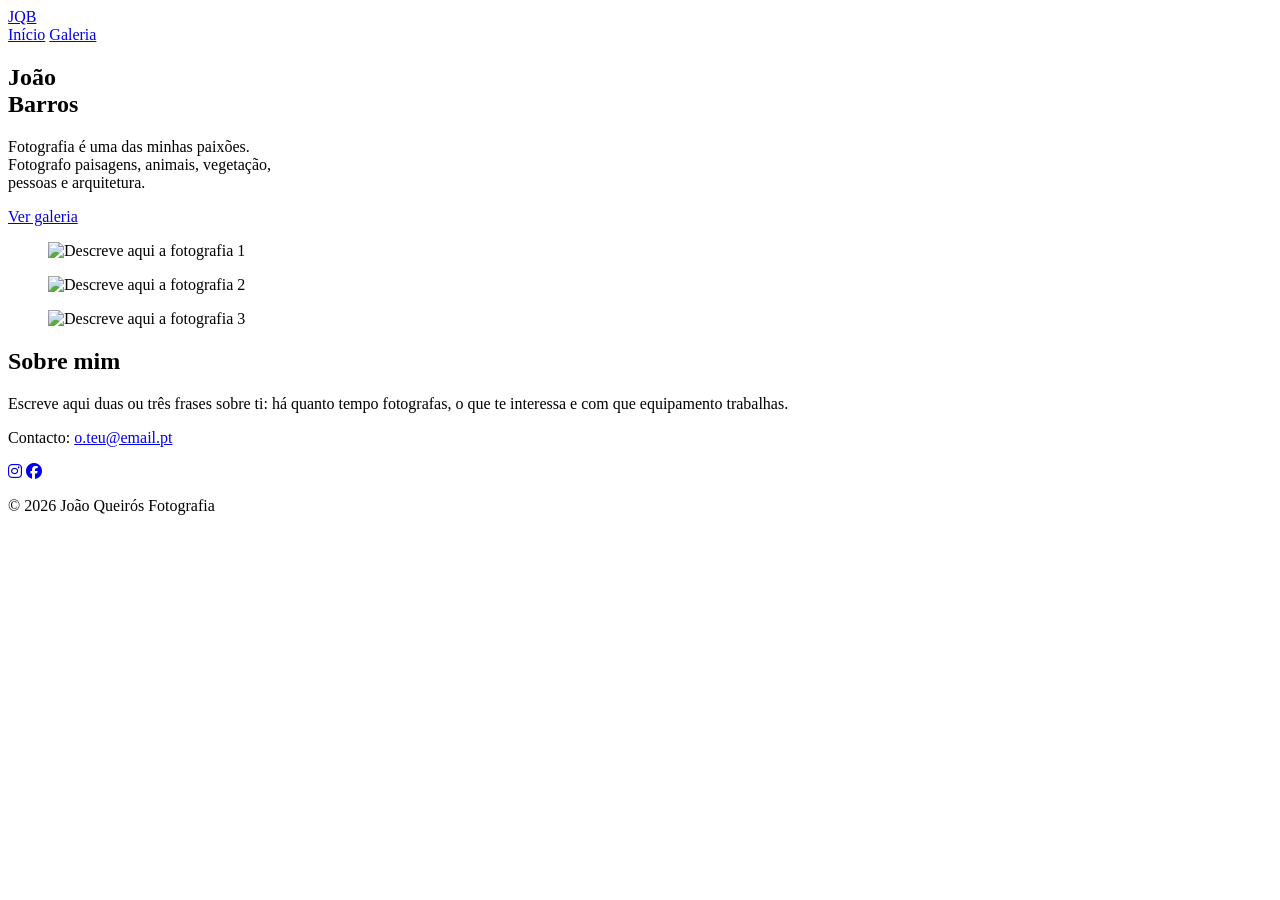
==== index.html @ 594cd041 "Add files via upload" ====
<!DOCTYPE html>
<html lang="pt-PT">
<head>
  <meta charset="UTF-8">
  <meta name="viewport" content="width=device-width, initial-scale=1">
  <title>O Teu Nome — Fotografia</title>
  <meta name="description" content="Portefólio de fotografia de O Teu Nome.">
  <link rel="preconnect" href="https://fonts.googleapis.com">
  <link rel="preconnect" href="https://fonts.gstatic.com" crossorigin>
  <link href="https://fonts.googleapis.com/css2?family=Bricolage+Grotesque:opsz,wght@12..96,400;12..96,700;12..96,800&family=Public+Sans:wght@400;500&display=swap" rel="stylesheet">
  <link rel="stylesheet" href="https://cdnjs.cloudflare.com/ajax/libs/font-awesome/6.4.0/css/all.min.css">
  <link rel="stylesheet" href="Estilo/style.css">

</head>
<body class="pagina-inicio">
 
  <header class="topo">
    <a class="marca" href="index.html">JQB</a>
    <nav aria-label="Principal">
      <a href="index.html" aria-current="page">Início</a>
      <a href="galeria.html">Galeria</a>
    </nav>
  </header>
 
  <main>
    <section class="hero">
      <h1>João<br>Barros</h1>
      <p class="hero-texto">
        Fotografia é uma das minhas paixões.<br>
        Fotografo paisagens, animais, vegetação,<br>
        pessoas e arquitetura.
      </p>
      <a class="botao" href="galeria.html">Ver galeria</a>
    </section>
 
    <!-- Três fotografias em destaque: substitui os ficheiros na pasta images/ -->
    <section class="destaques" aria-label="Fotografias em destaque">
      <figure class="foto destaque d1" data-titulo="Destaque 1">
        <img src="images/destaque-1.jpg" alt="Descreve aqui a fotografia 1" loading="eager">
      </figure>
      <figure class="foto destaque d2" data-titulo="Destaque 2">
        <img src="images/destaque-2.jpg" alt="Descreve aqui a fotografia 2" loading="eager">
      </figure>
      <figure class="foto destaque d3" data-titulo="Destaque 3">
        <img src="images/destaque-3.jpg" alt="Descreve aqui a fotografia 3" loading="eager">
      </figure>
    </section>
 
    <section class="sobre" id="sobre">
      <h2>Sobre mim</h2>
      <p>
        Escreve aqui duas ou três frases sobre ti: há quanto tempo fotografas,
        o que te interessa e com que equipamento trabalhas.
      </p>
      <p>
        Contacto: <a href="mailto:o.teu@email.pt">o.teu@email.pt</a>
      </p>
    </section>
  </main>
 
  <footer>
    <div class="social-links">
        <a href="#"><i class="fa-brands fa-instagram"></i></a>
        <a href="#"><i class="fa-brands fa-facebook"></i></a>
    </div>
    <p>&copy; 2026 João Queirós Fotografia</p>
</footer>
 
  <script src="script.js"></script>
</body>
</html>
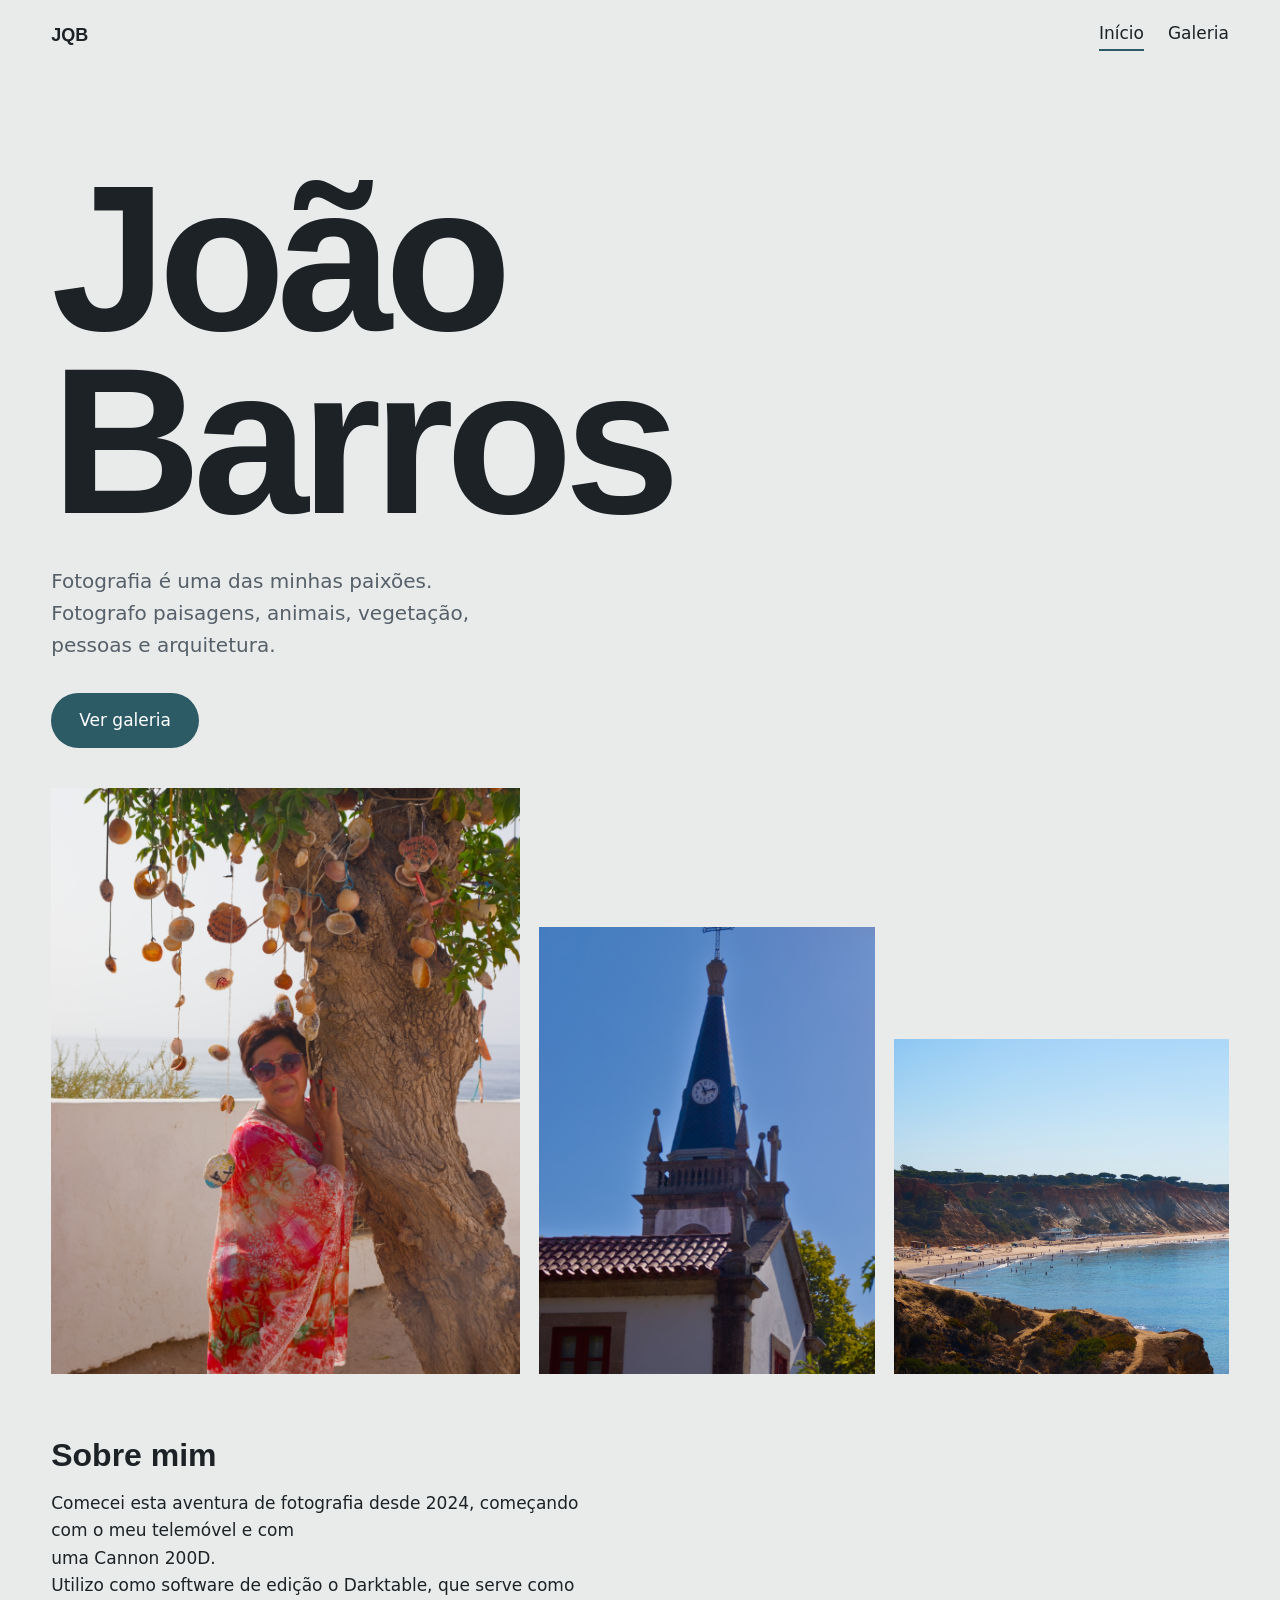
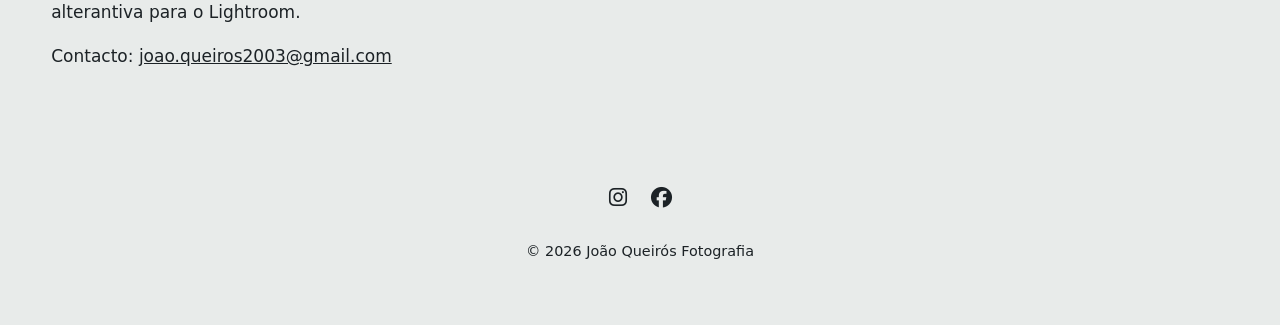
==== commit 7413ba7c: "Update index.html" ====
--- a/index.html
+++ b/index.html
@@ -49,11 +49,12 @@
     <section class="sobre" id="sobre">
       <h2>Sobre mim</h2>
       <p>
-        Escreve aqui duas ou três frases sobre ti: há quanto tempo fotografas,
-        o que te interessa e com que equipamento trabalhas.
+        Comecei esta aventura de fotografia desde 2024, começando com o meu telemóvel e com<br>
+        uma Cannon 200D.<br>
+        Utilizo como software de edição o Darktable, que serve como alterantiva para o Lightroom.
       </p>
       <p>
-        Contacto: <a href="mailto:o.teu@email.pt">o.teu@email.pt</a>
+        Contacto: <a href="mailto:joao.queiros2003@gmail.com">joao.queiros2003@gmail.com</a>
       </p>
     </section>
   </main>
@@ -68,4 +69,4 @@
  
   <script src="script.js"></script>
 </body>
-</html>+</html>
--- a/Estilo/style.css
+++ b/Estilo/style.css
@@ -0,0 +1,323 @@
+/* ---------- Variáveis ---------- */
+:root {
+    --fundo: #e8ebea;
+    --tinta: #1c2226;
+    --tinta-suave: #55606a;
+    --linha: #c3cac9;
+    --acento: #2c5b66;
+    --acento-escuro: #1d4049;
+    --placeholder-a: #b9c6c4;
+    --placeholder-b: #8fa5a8;
+    --fonte-titulo: "Bricolage Grotesque", "Helvetica Neue", Arial, sans-serif;
+    --fonte-texto: "Public Sans", system-ui, -apple-system, "Segoe UI", sans-serif;
+    --margem: clamp(1.25rem, 4vw, 3.5rem);
+  }
+   
+  /* ---------- Base ---------- */
+  *, *::before, *::after { box-sizing: border-box; }
+   
+  html { scroll-behavior: smooth; }
+   
+  body {
+    margin: 0;
+    background: var(--fundo);
+    color: var(--tinta);
+    font-family: var(--fonte-texto);
+    font-size: 1.0625rem;
+    line-height: 1.6;
+  }
+   
+  img { display: block; max-width: 100%; }
+   
+  a { color: inherit; }
+   
+  :focus-visible {
+    outline: 3px solid var(--acento);
+    outline-offset: 3px;
+  }
+   
+  /* ---------- Cabeçalho e rodapé ---------- */
+  .topo {
+    display: flex;
+    justify-content: space-between;
+    align-items: center;
+    gap: 1rem;
+    padding: 1.25rem var(--margem);
+  }
+   
+  .marca {
+    font-family: var(--fonte-titulo);
+    font-weight: 700;
+    font-size: 1.125rem;
+    text-decoration: none;
+  }
+   
+  .topo nav { display: flex; gap: 1.5rem; }
+   
+  .topo nav a {
+    text-decoration: none;
+    padding-bottom: 2px;
+    border-bottom: 2px solid transparent;
+  }
+   
+  .topo nav a:hover,
+  .topo nav a[aria-current="page"] { border-bottom-color: var(--acento); }
+   
+  /* ---------- Fotografias (partilhado) ---------- */
+  .foto {
+    position: relative;
+    margin: 0;
+    overflow: hidden;
+    background: linear-gradient(135deg, var(--placeholder-a), var(--placeholder-b));
+  }
+   
+  .foto img {
+    width: 100%;
+    height: 100%;
+    object-fit: cover;
+  }
+   
+  /* Quando a imagem não existe, mostra o título sobre o fundo */
+  .foto.sem-imagem img { display: none; }
+   
+  .foto.sem-imagem::after {
+    content: attr(data-titulo);
+    position: absolute;
+    inset: 0;
+    display: grid;
+    place-items: center;
+    padding: 1rem;
+    text-align: center;
+    font-family: var(--fonte-titulo);
+    color: var(--acento-escuro);
+  }
+   
+  /* ---------- Página de introdução ---------- */
+  .hero {
+    padding: clamp(2rem, 8vw, 6rem) var(--margem) 2.5rem;
+  }
+   
+  .hero h1 {
+    margin: 0;
+    font-family: var(--fonte-titulo);
+    font-weight: 800;
+    font-size: clamp(4rem, 17vw, 13rem);
+    line-height: 0.88;
+    letter-spacing: -0.04em;
+  }
+   
+  .hero-texto {
+    max-width: 34ch;
+    margin: 2rem 0;
+    font-size: 1.25rem;
+    color: var(--tinta-suave);
+  }
+   
+  .botao {
+    display: inline-block;
+    padding: 0.85rem 1.75rem;
+    background: var(--acento);
+    color: #fff;
+    font-weight: 500;
+    text-decoration: none;
+    border-radius: 999px;
+    transition: background 0.2s;
+  }
+   
+  .botao:hover { background: var(--acento-escuro); }
+   
+  .destaques {
+    display: grid;
+    grid-template-columns: 1.4fr 1fr 1fr;
+    gap: clamp(0.5rem, 1.5vw, 1.25rem);
+    align-items: end;
+    padding: 0 var(--margem);
+  }
+   
+  .destaque.d1 { aspect-ratio: 4 / 5; }
+  .destaque.d2 { aspect-ratio: 3 / 4; }
+  .destaque.d3 { aspect-ratio: 1 / 1; }
+   
+  .sobre {
+    max-width: 62ch;
+    padding: 4rem var(--margem) 0;
+  }
+   
+  .sobre h2 {
+    margin: 0 0 1rem;
+    font-family: var(--fonte-titulo);
+    font-size: 2rem;
+    line-height: 1.1;
+  }
+   
+  /* ---------- Página da galeria ---------- */
+  .titulo-galeria {
+    margin: 1rem var(--margem) 1.5rem;
+    font-family: var(--fonte-titulo);
+    font-weight: 800;
+    font-size: clamp(2.5rem, 8vw, 5rem);
+    line-height: 1;
+    letter-spacing: -0.03em;
+  }
+   
+  .filtros {
+    display: flex;
+    flex-wrap: wrap;
+    gap: 0.5rem;
+    padding: 0 var(--margem) 1.5rem;
+  }
+   
+  .filtros button {
+    padding: 0.45rem 1.1rem;
+    font: inherit;
+    font-size: 0.9375rem;
+    color: var(--tinta);
+    background: transparent;
+    border: 1.5px solid var(--tinta);
+    border-radius: 999px;
+    cursor: pointer;
+    transition: background 0.2s, color 0.2s;
+  }
+   
+  .filtros button:hover { background: rgba(28, 34, 38, 0.08); }
+   
+  .filtros button[aria-pressed="true"] {
+    background: var(--tinta);
+    color: var(--fundo);
+  }
+   
+  .galeria {
+    columns: 3 260px;
+    column-gap: clamp(0.5rem, 1.5vw, 1.25rem);
+    padding: 0 var(--margem);
+  }
+   
+  .item {
+    break-inside: avoid;
+    margin-bottom: clamp(0.5rem, 1.5vw, 1.25rem);
+  }
+   
+  .item button {
+    display: block;
+    width: 100%;
+    padding: 0;
+    border: 0;
+    background: none;
+  }
+
+  /*Footer*/
+footer {
+    text-align: center;
+    padding: 3rem 2rem;
+    border-top: 1px solid var(--border-color);
+    margin-top: 4rem;
+    color: var(--text-secondary);
+    font-size: 0.9rem;
+}
+
+.social-links {
+    display: flex;
+    justify-content: center;
+    gap: 1.5rem;
+    margin-bottom: 1.5rem;
+}
+
+.social-links a {
+    color: var(--text-secondary);
+    font-size: 1.3rem;
+    transition: var(--transition);
+}
+
+.social-links a:hover {
+    color: var(--accent);
+}
+   
+  /* Reserva espaço até a imagem carregar; depois usa a proporção real */
+  .item .foto { aspect-ratio: var(--proporcao, 3 / 2); }
+  .item .foto.carregada { aspect-ratio: auto; }
+  .item .foto.carregada img { height: auto; }
+   
+  .item .foto img { transition: transform 0.4s; }
+  .item button:hover .foto img { transform: scale(1.03); }
+   
+  /* ---------- Lightbox ---------- */
+  .lightbox {
+    width: 100vw;
+    height: 100vh;
+    max-width: none;
+    max-height: none;
+    margin: 0;
+    padding: 0;
+    border: 0;
+    background: rgba(14, 18, 20, 0.94);
+    color: #fff;
+  }
+   
+  .lightbox[open] {
+    display: grid;
+    grid-template-columns: auto 1fr auto;
+    align-items: center;
+    gap: 0.5rem;
+    padding: 3.5rem 1rem 1rem;
+  }
+   
+  .lightbox figure {
+    display: flex;
+    flex-direction: column;
+    align-items: center;
+    gap: 0.75rem;
+    margin: 0;
+    min-width: 0;
+  }
+   
+  .lightbox img {
+    max-width: 100%;
+    max-height: calc(100vh - 9rem);
+    object-fit: contain;
+  }
+   
+  .lightbox figcaption { font-size: 0.9375rem; text-align: center; }
+   
+  .lb-fechar,
+  .lb-seta {
+    font: inherit;
+    color: #fff;
+    background: rgba(255, 255, 255, 0.12);
+    border: 0;
+    border-radius: 50%;
+    cursor: pointer;
+    line-height: 1;
+  }
+   
+  .lb-fechar:hover,
+  .lb-seta:hover { background: rgba(255, 255, 255, 0.25); }
+   
+  .lb-fechar {
+    position: absolute;
+    top: 1rem;
+    right: 1rem;
+    width: 2.75rem;
+    height: 2.75rem;
+    font-size: 1.75rem;
+  }
+   
+  .lb-seta {
+    width: 3rem;
+    height: 3rem;
+    font-size: 2rem;
+  }
+   
+  /* ---------- Ecrãs pequenos ---------- */
+  @media (max-width: 640px) {
+    .destaques { grid-template-columns: 1fr 1fr; }
+    .destaque.d1 { grid-column: 1 / -1; aspect-ratio: 4 / 3; }
+    .lightbox[open] { grid-template-columns: 1fr; }
+    .lb-seta { position: absolute; bottom: 1rem; }
+    .lb-anterior { left: 1rem; }
+    .lb-seguinte { right: 1rem; }
+  }
+   
+  @media (prefers-reduced-motion: reduce) {
+    html { scroll-behavior: auto; }
+    * { transition: none !important; }
+  }
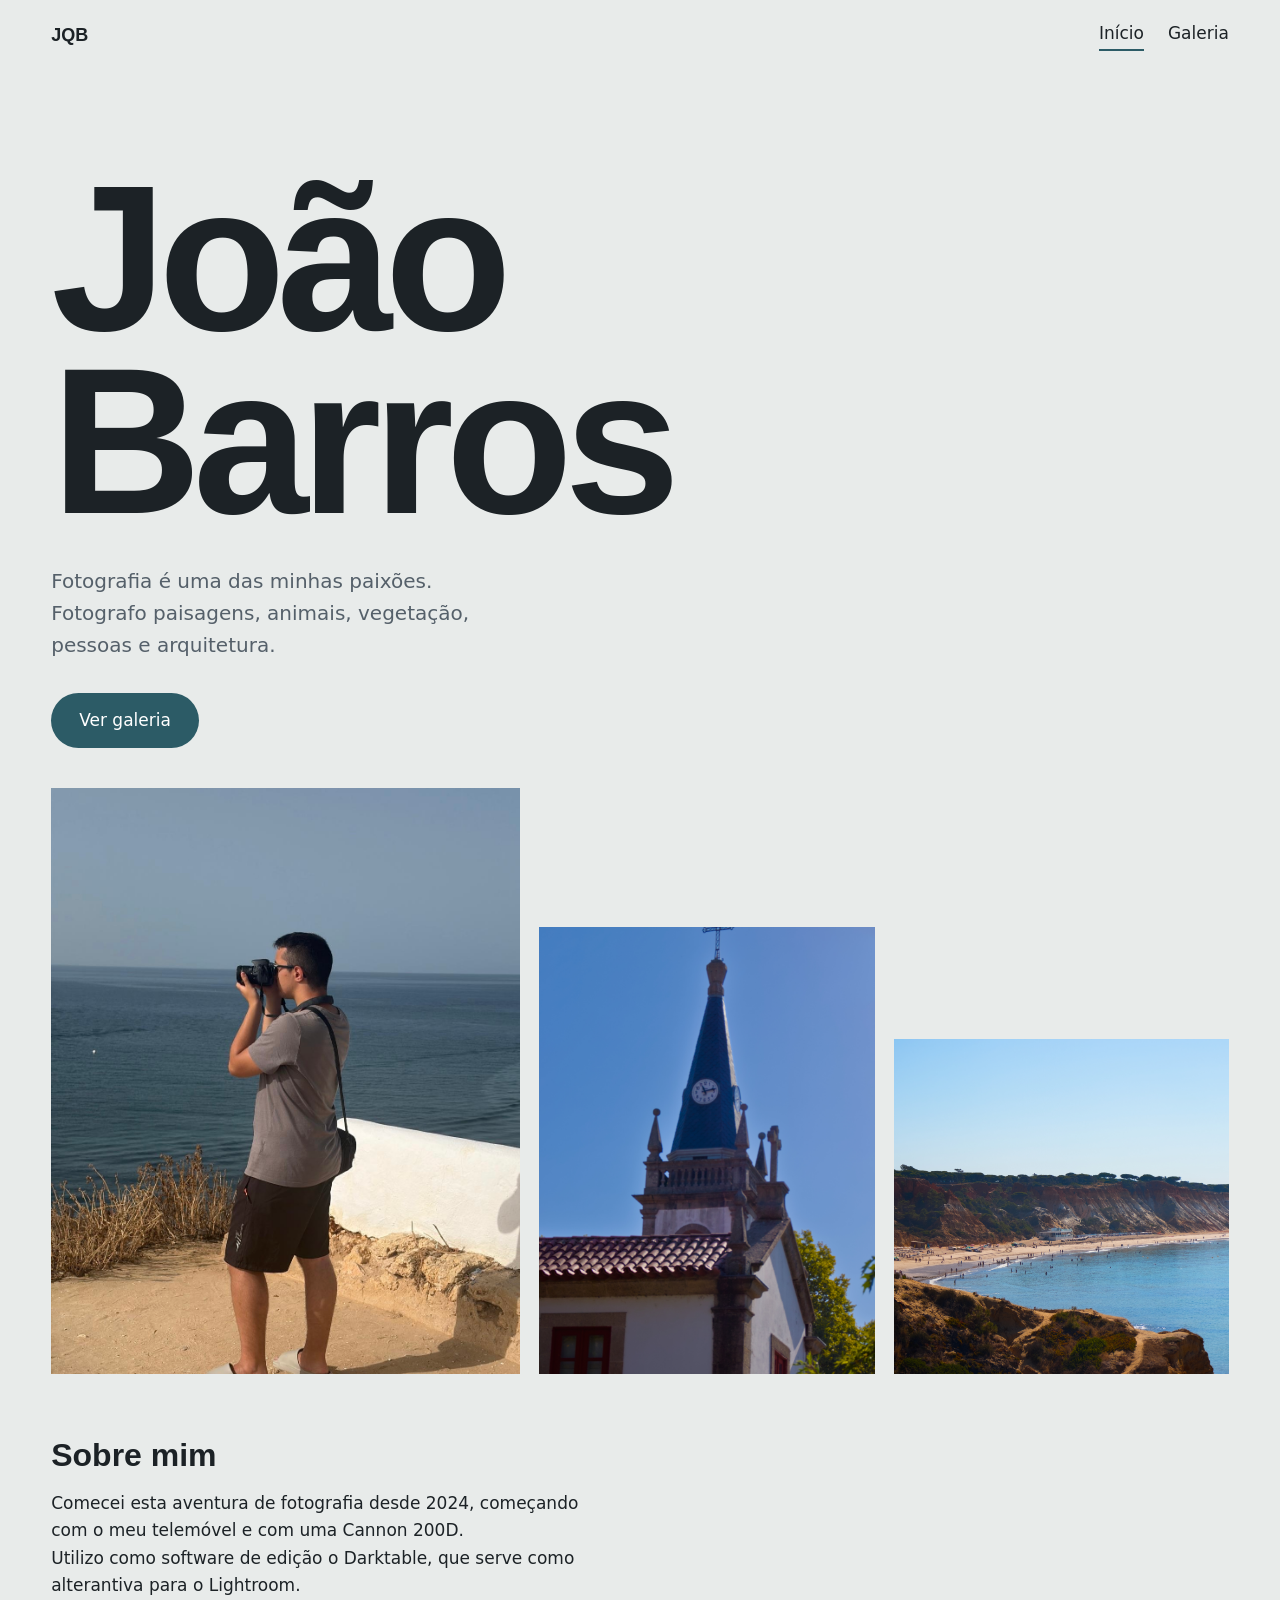
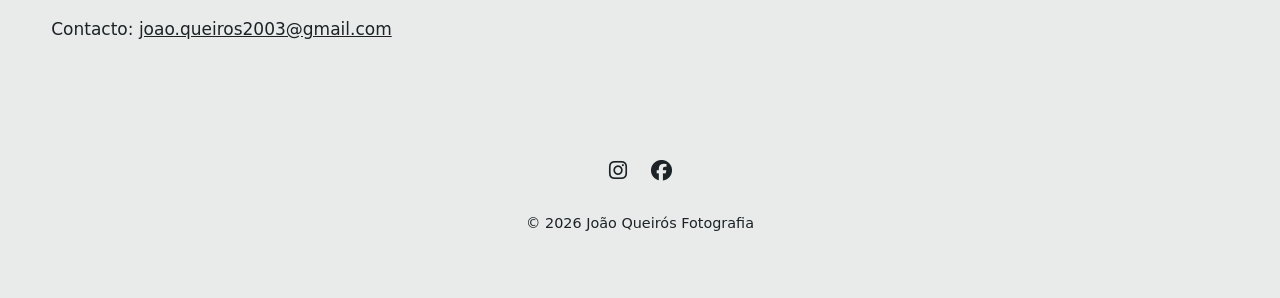
==== commit 3a506364: "Update index.html" ====
--- a/index.html
+++ b/index.html
@@ -49,7 +49,7 @@
     <section class="sobre" id="sobre">
       <h2>Sobre mim</h2>
       <p>
-        Comecei esta aventura de fotografia desde 2024, começando com o meu telemóvel e com<br>
+        Comecei esta aventura de fotografia desde 2024, começando com o meu telemóvel e com
         uma Cannon 200D.<br>
         Utilizo como software de edição o Darktable, que serve como alterantiva para o Lightroom.
       </p>
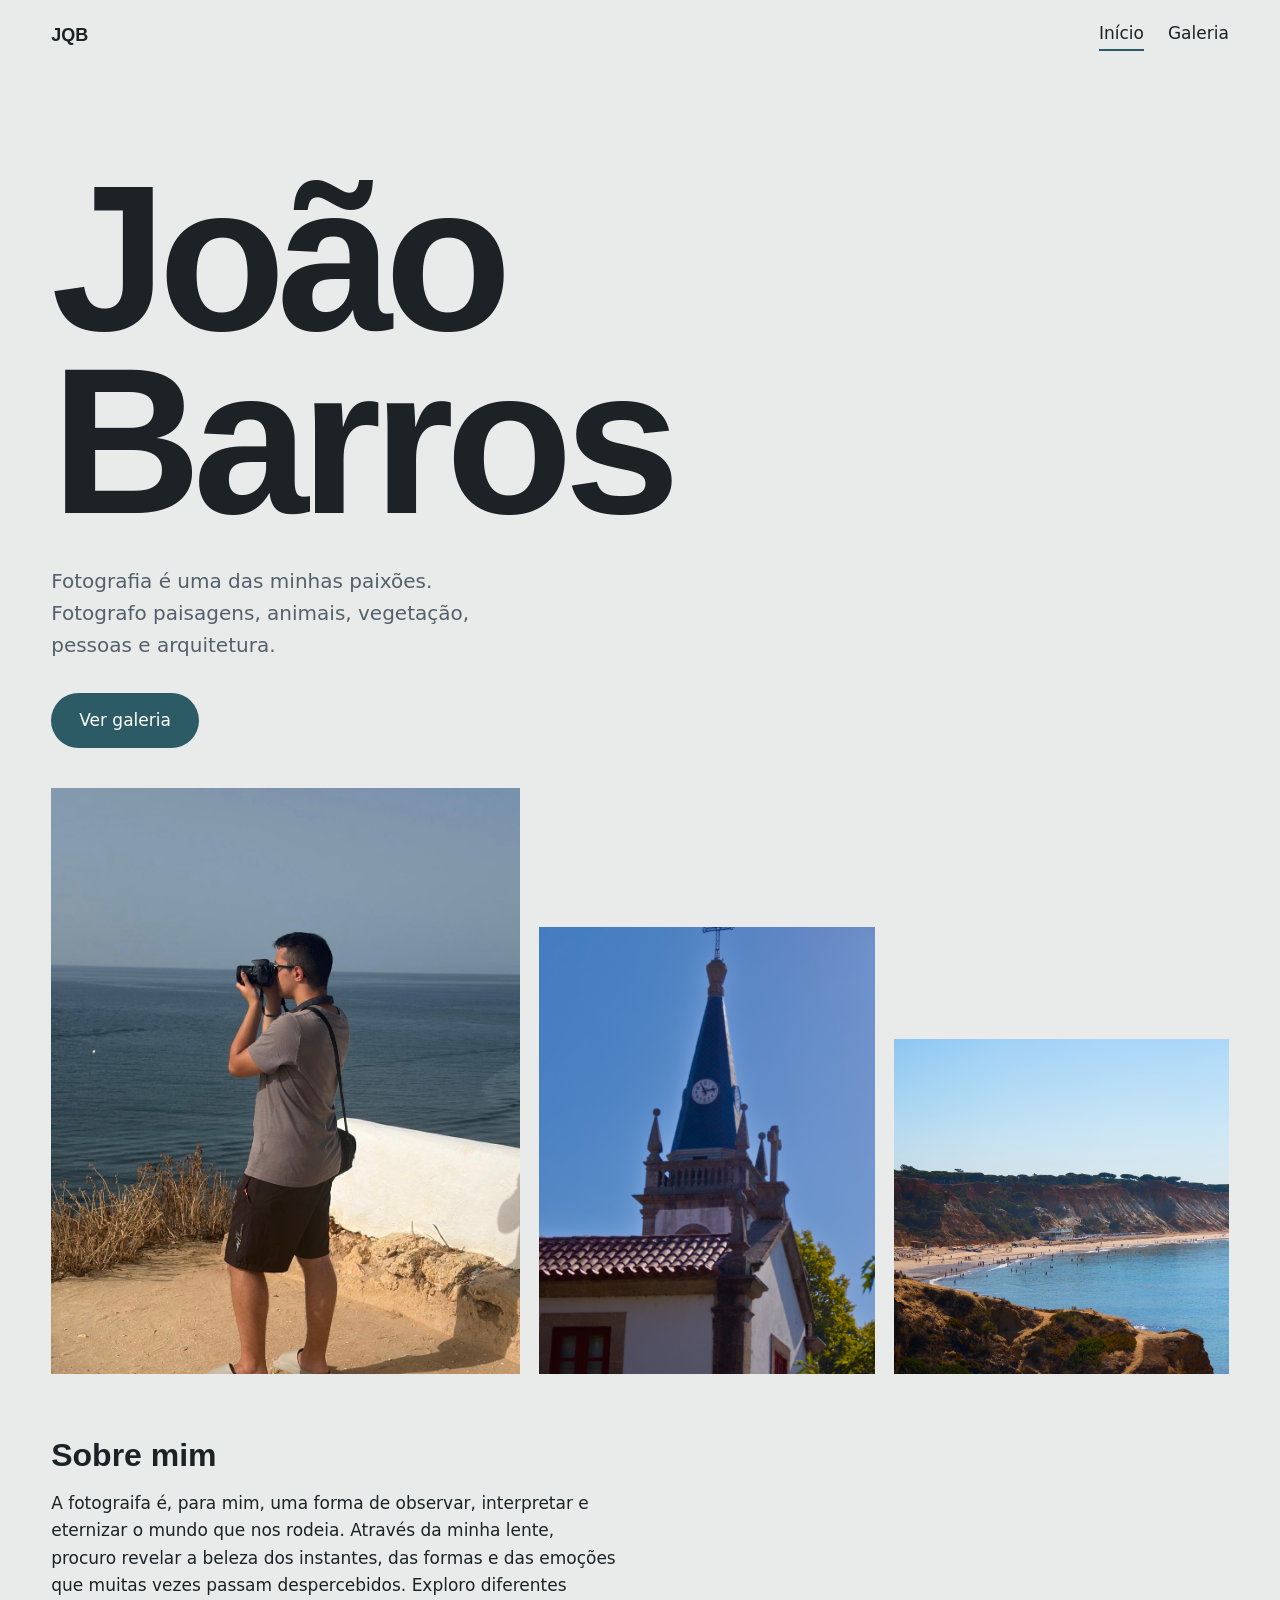
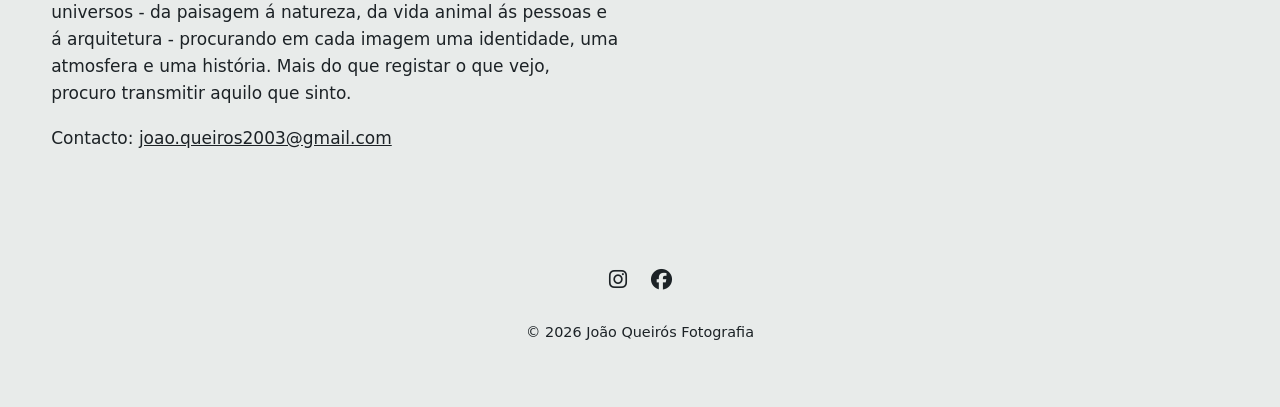
==== commit ea392a60: "Update index.html" ====
--- a/index.html
+++ b/index.html
@@ -3,7 +3,7 @@
 <head>
   <meta charset="UTF-8">
   <meta name="viewport" content="width=device-width, initial-scale=1">
-  <title>O Teu Nome — Fotografia</title>
+  <title>João Barros — Fotografia</title>
   <meta name="description" content="Portefólio de fotografia de O Teu Nome.">
   <link rel="preconnect" href="https://fonts.googleapis.com">
   <link rel="preconnect" href="https://fonts.gstatic.com" crossorigin>
@@ -49,9 +49,10 @@
     <section class="sobre" id="sobre">
       <h2>Sobre mim</h2>
       <p>
-        Comecei esta aventura de fotografia desde 2024, começando com o meu telemóvel e com
-        uma Cannon 200D.<br>
-        Utilizo como software de edição o Darktable, que serve como alterantiva para o Lightroom.
+        A fotograifa é, para mim, uma forma de observar, interpretar e eternizar o mundo que nos rodeia.
+        Através da minha lente, procuro revelar a beleza dos instantes, das formas e das emoções que muitas vezes passam despercebidos.
+        Exploro diferentes universos - da paisagem á natureza, da vida animal ás pessoas e á arquitetura - procurando em cada imagem uma identidade, uma atmosfera e uma história.
+        Mais do que registar o que vejo, procuro transmitir aquilo que sinto.
       </p>
       <p>
         Contacto: <a href="mailto:joao.queiros2003@gmail.com">joao.queiros2003@gmail.com</a>
@@ -61,7 +62,7 @@
  
   <footer>
     <div class="social-links">
-        <a href="#"><i class="fa-brands fa-instagram"></i></a>
+        <a href="https://www.instagram.com/joaoqbarros"><i class="fa-brands fa-instagram"></i></a>
         <a href="#"><i class="fa-brands fa-facebook"></i></a>
     </div>
     <p>&copy; 2026 João Queirós Fotografia</p>
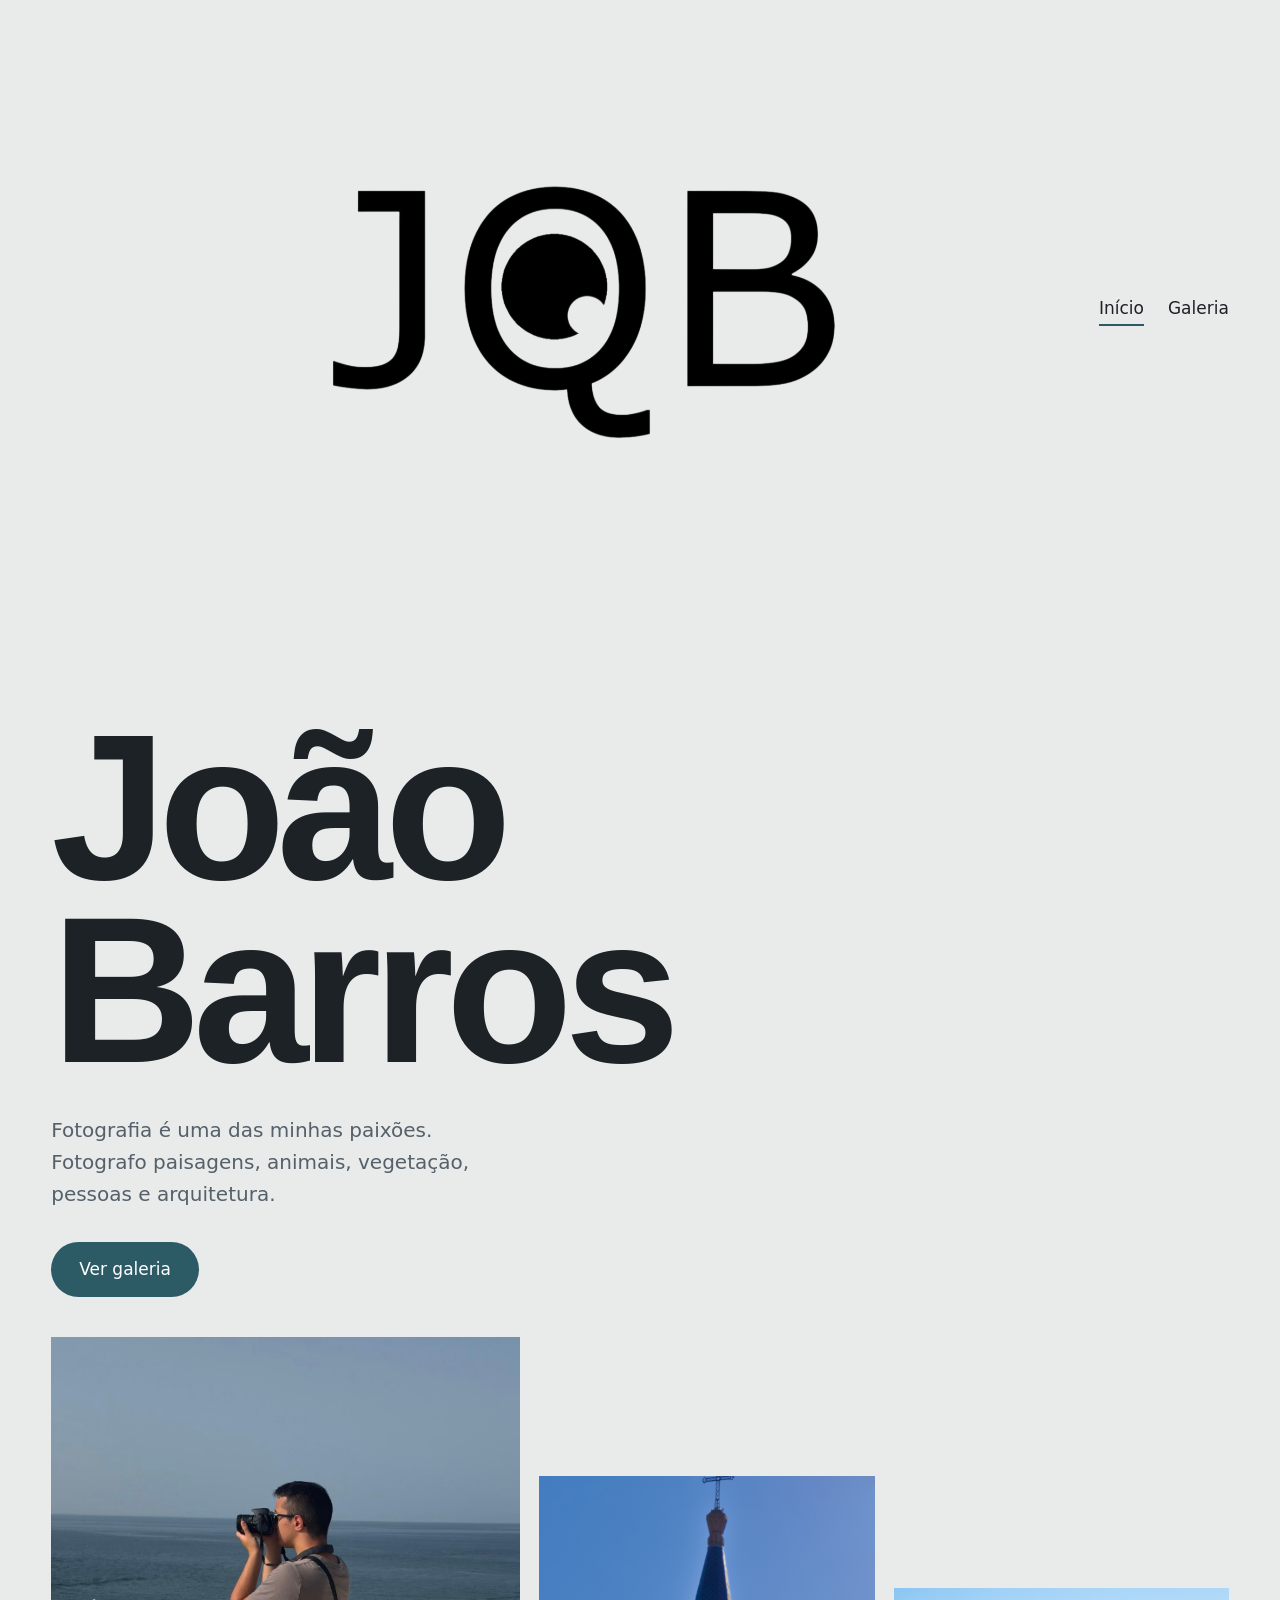
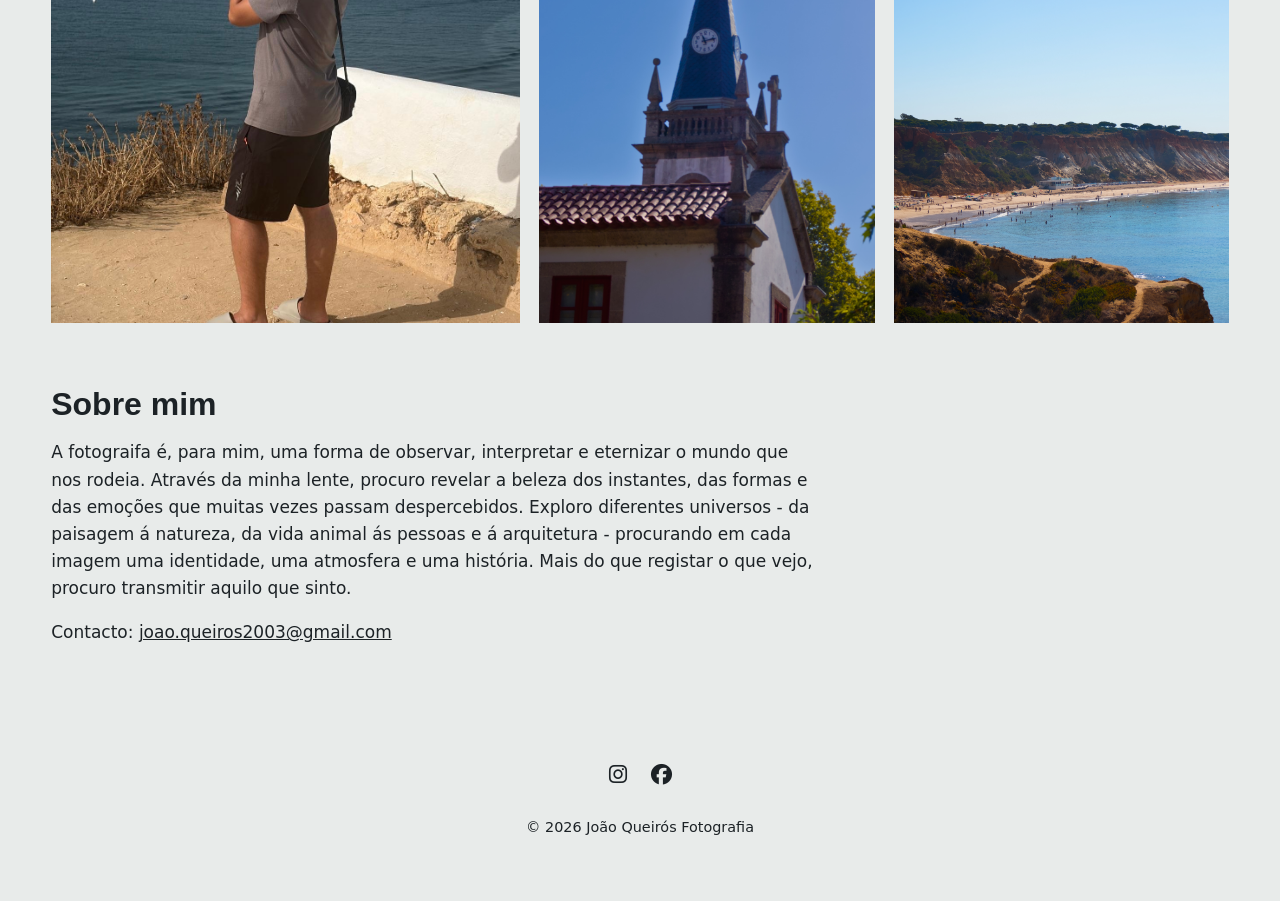
==== commit 11ea5b12: "Update index.html" ====
--- a/index.html
+++ b/index.html
@@ -15,7 +15,7 @@
 <body class="pagina-inicio">
  
   <header class="topo">
-    <a class="marca" href="index.html">JQB</a>
+    <a class="marca" href="index.html"><img src="images/Logo.png"></a>
     <nav aria-label="Principal">
       <a href="index.html" aria-current="page">Início</a>
       <a href="galeria.html">Galeria</a>
--- a/Estilo/style.css
+++ b/Estilo/style.css
@@ -139,7 +139,7 @@
   .destaque.d3 { aspect-ratio: 1 / 1; }
    
   .sobre {
-    max-width: 62ch;
+    max-width: 80ch;
     padding: 4rem var(--margem) 0;
   }
    
@@ -320,4 +320,4 @@
   @media (prefers-reduced-motion: reduce) {
     html { scroll-behavior: auto; }
     * { transition: none !important; }
-  }+  }
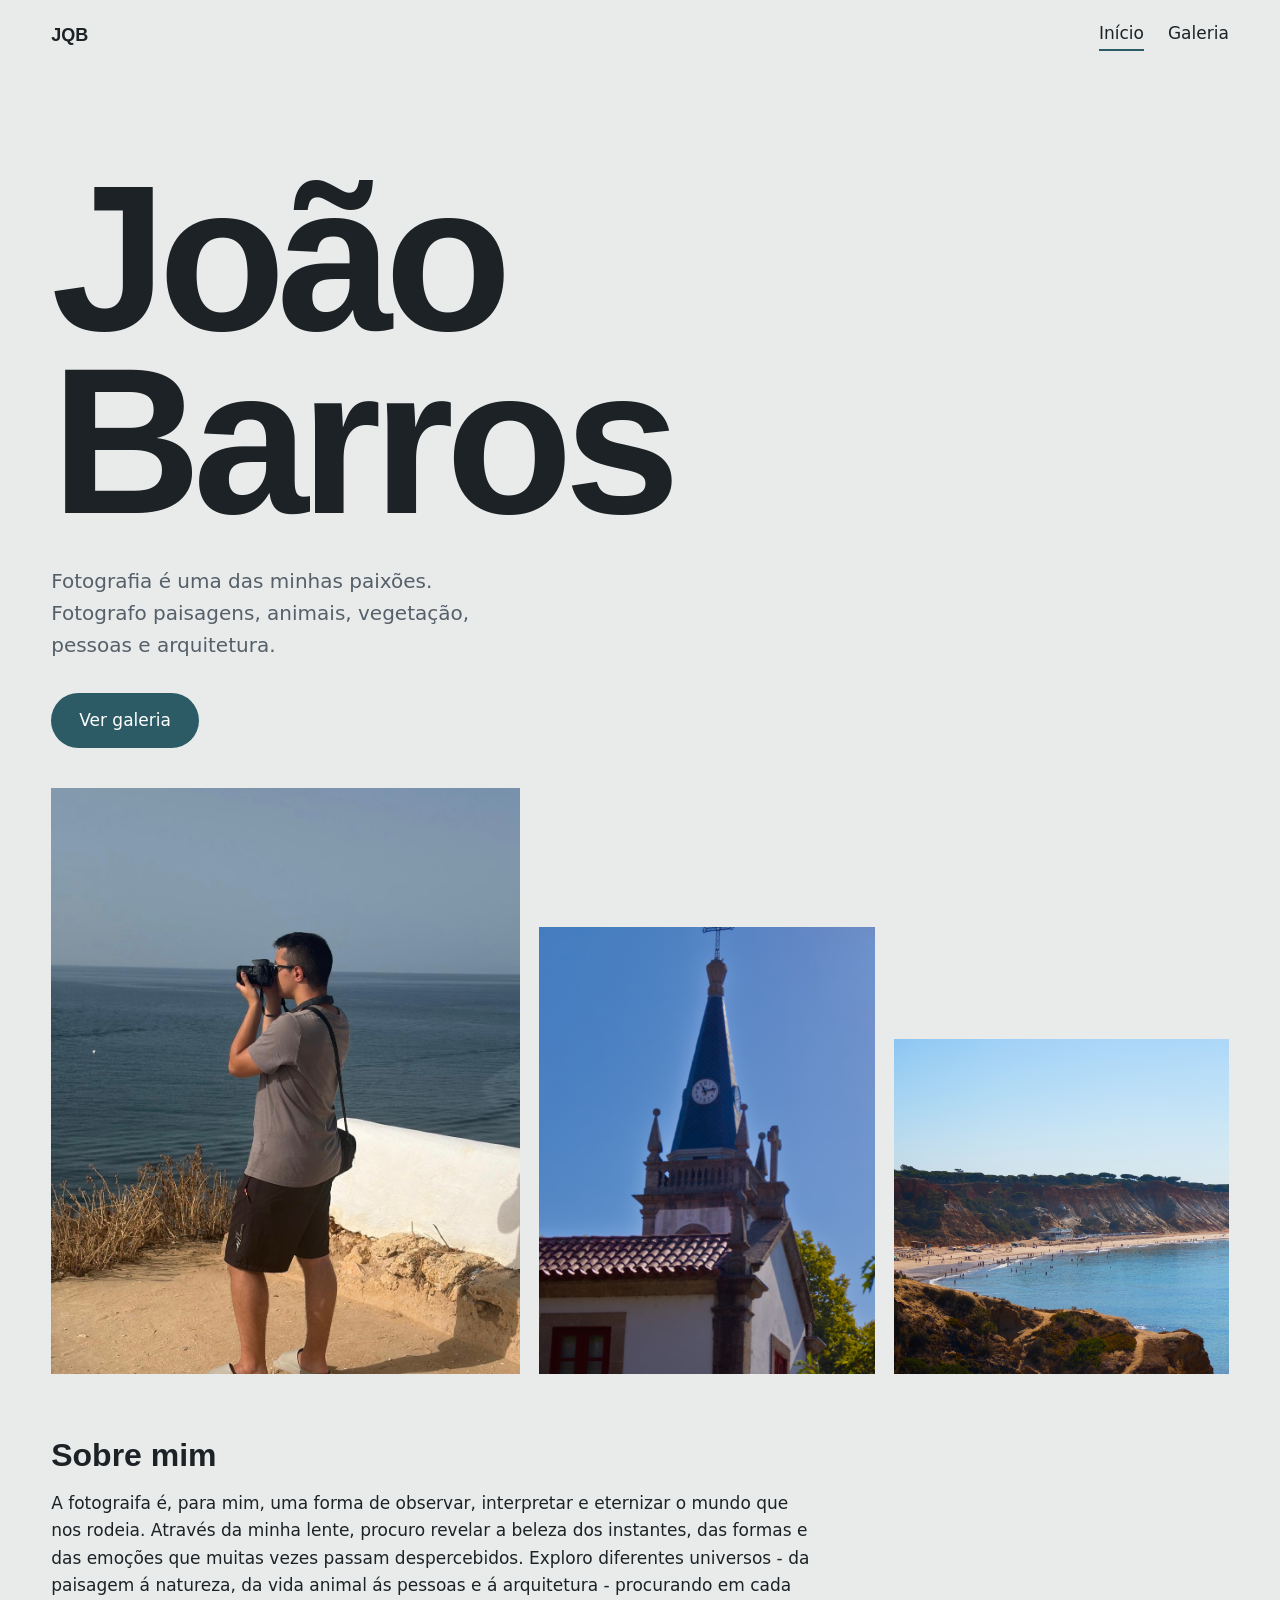
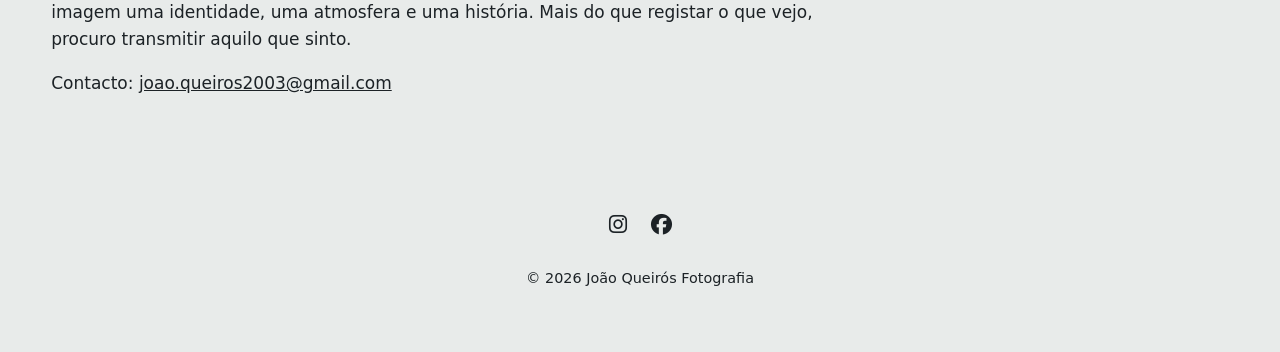
==== commit 63db6dec: "Update index.html" ====
--- a/index.html
+++ b/index.html
@@ -15,7 +15,7 @@
 <body class="pagina-inicio">
  
   <header class="topo">
-    <a class="marca" href="index.html"><img src="images/Logo.png"></a>
+    <a class="marca" href="index.html">JQB</a>
     <nav aria-label="Principal">
       <a href="index.html" aria-current="page">Início</a>
       <a href="galeria.html">Galeria</a>
